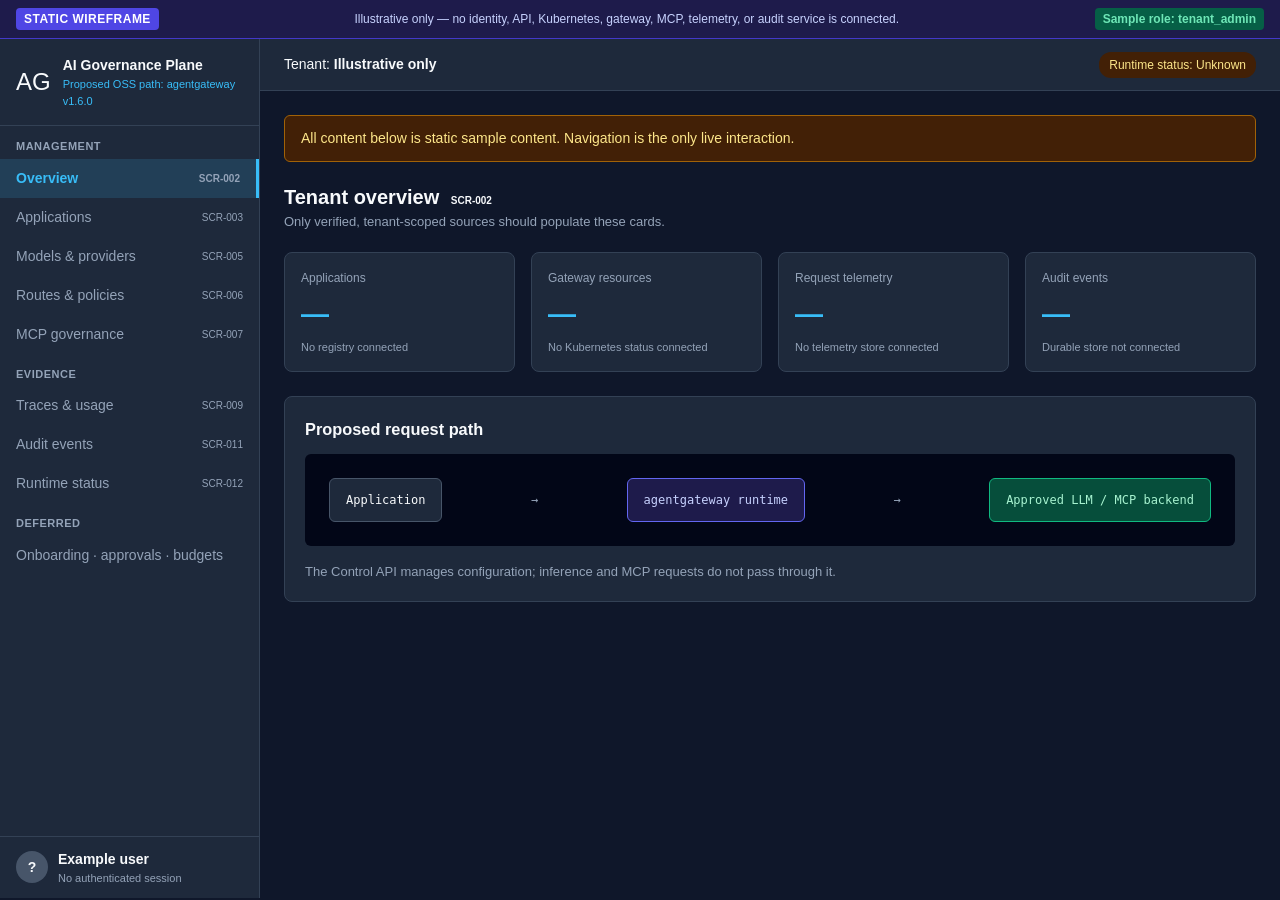
==== ai-platform/docs/wireframes/prototype/index.html @ ba5ede38 "Agent Governance plane" ====
<!doctype html>
<html lang="en">
<head>
  <meta charset="utf-8">
  <meta name="viewport" content="width=device-width, initial-scale=1">
  <title>AI Governance Plane — Wireframe Prototype</title>
  <link rel="stylesheet" href="style.css">
</head>
<body>
  <div class="prototype-banner" role="note">
    <span class="banner-tag">STATIC WIREFRAME</span>
    <span class="banner-text">Illustrative only — no identity, API, Kubernetes, gateway, MCP, telemetry, or audit service is connected.</span>
    <span class="user-role-badge">Sample role: tenant_admin</span>
  </div>

  <div class="app-layout">
    <nav class="sidebar" aria-label="Primary navigation">
      <div class="brand">
        <div class="brand-icon" aria-hidden="true">AG</div>
        <div class="brand-name">AI Governance Plane<span class="brand-sub">Proposed OSS path: agentgateway v1.6.0</span></div>
      </div>
      <div class="nav-section">MANAGEMENT</div>
      <ul class="nav-links">
        <li><button class="nav-item active" data-screen="overview">Overview <span>SCR-002</span></button></li>
        <li><button class="nav-item" data-screen="applications">Applications <span>SCR-003</span></button></li>
        <li><button class="nav-item" data-screen="models">Models &amp; providers <span>SCR-005</span></button></li>
        <li><button class="nav-item" data-screen="routes">Routes &amp; policies <span>SCR-006</span></button></li>
        <li><button class="nav-item" data-screen="mcp">MCP governance <span>SCR-007</span></button></li>
      </ul>
      <div class="nav-section">EVIDENCE</div>
      <ul class="nav-links">
        <li><button class="nav-item" data-screen="traces">Traces &amp; usage <span>SCR-009</span></button></li>
        <li><button class="nav-item" data-screen="audit">Audit events <span>SCR-011</span></button></li>
        <li><button class="nav-item" data-screen="status">Runtime status <span>SCR-012</span></button></li>
      </ul>
      <div class="nav-section">DEFERRED</div>
      <ul class="nav-links">
        <li><button class="nav-item" data-screen="deferred">Onboarding · approvals · budgets</button></li>
      </ul>
      <div class="nav-footer">
        <div class="user-info">
          <div class="avatar" aria-hidden="true">?</div>
          <div class="details">
            <span class="name">Example user</span>
            <span class="email">No authenticated session</span>
          </div>
        </div>
      </div>
    </nav>

    <main class="content-area">
      <header class="top-header">
        <span>Tenant: <strong>Illustrative only</strong></span>
        <span class="gateway-status-pill status-unknown">Runtime status: Unknown</span>
      </header>

      <div class="view-container">
        <div id="prototypeMessage" class="prototype-note" role="status" aria-live="polite">
          All content below is static sample content. Navigation is the only live interaction.
        </div>

        <section id="screen-overview" class="view-section active">
          <div class="section-header">
            <div>
              <h2>Tenant overview <span class="tag">SCR-002</span></h2>
              <p class="subtitle">Only verified, tenant-scoped sources should populate these cards.</p>
            </div>
          </div>
          <div class="metrics-grid">
            <div class="metric-card"><span class="metric-title">Applications</span><span class="metric-value">—</span><span class="metric-meta">No registry connected</span></div>
            <div class="metric-card"><span class="metric-title">Gateway resources</span><span class="metric-value">—</span><span class="metric-meta">No Kubernetes status connected</span></div>
            <div class="metric-card"><span class="metric-title">Request telemetry</span><span class="metric-value">—</span><span class="metric-meta">No telemetry store connected</span></div>
            <div class="metric-card"><span class="metric-title">Audit events</span><span class="metric-value">—</span><span class="metric-meta">Durable store not connected</span></div>
          </div>
          <div class="card mt-4">
            <h3>Proposed request path</h3>
            <div class="topology-diagram">
              <div class="node client">Application</div>
              <div class="arrow">→</div>
              <div class="node gateway">agentgateway runtime</div>
              <div class="arrow">→</div>
              <div class="node upstream">Approved LLM / MCP backend</div>
            </div>
            <p class="subtitle mt-3">The Control API manages configuration; inference and MCP requests do not pass through it.</p>
          </div>
        </section>

        <section id="screen-applications" class="view-section">
          <div class="section-header"><div><h2>Applications <span class="tag">SCR-003 · F-002</span></h2><p class="subtitle">Tenant ownership is derived from authenticated membership, not a client-supplied tenant ID.</p></div></div>
          <div class="card">
            <p>No application data is connected.</p>
            <p class="subtitle mt-2">A real registration flow must show an explicit lifecycle state. Credential reveal is shown only after secure one-time issuance is implemented.</p>
            <button class="btn btn-primary mt-3" data-action="preview">Preview registration state</button>
          </div>
        </section>

        <section id="screen-models" class="view-section">
          <div class="section-header"><div><h2>Models &amp; providers <span class="tag">SCR-005 · F-004</span></h2><p class="subtitle">Store provider/model metadata and Secret references; never show secret plaintext.</p></div></div>
          <div class="card">
            <p>No approved backend catalog is connected.</p>
            <p class="subtitle mt-2">Provider health remains Unknown until verified by a real integration.</p>
            <button class="btn btn-primary mt-3" data-action="preview">Preview backend form</button>
          </div>
        </section>

        <section id="screen-routes" class="view-section">
          <div class="section-header"><div><h2>Routes &amp; policies <span class="tag">SCR-006 · F-005/F-006</span></h2><p class="subtitle">Desired resources are written to Kubernetes; the controller publishes observed status.</p></div></div>
          <div class="card">
            <div class="lifecycle-pipeline" aria-label="Proposed lifecycle">
              <div class="pipe-step completed">Draft</div>
              <div class="pipe-step completed">Validated</div>
              <div class="pipe-step active">Pending controller observation</div>
              <div class="pipe-step">Observed or rejected</div>
            </div>
            <p class="mt-3">A Kubernetes write acknowledgement is not runtime confirmation. No direct gateway admin apply endpoint is represented here.</p>
            <p class="subtitle mt-2">Rollback and production promotion are deferred.</p>
            <button class="btn btn-primary mt-3" data-action="preview">Preview validation state</button>
          </div>
        </section>

        <section id="screen-mcp" class="view-section">
          <div class="section-header"><div><h2>MCP governance <span class="tag">SCR-007 · F-007</span></h2><p class="subtitle">Discovery and authorization require a real MCP server and pinned gateway integration.</p></div></div>
          <div class="card">
            <p>No MCP server is connected; no tools have been discovered.</p>
            <p class="subtitle mt-2">The prototype cannot test `tools/list` visibility or `tools/call` enforcement.</p>
            <button class="btn btn-primary mt-3" data-action="preview">Preview discovery states</button>
          </div>
        </section>

        <section id="screen-traces" class="view-section">
          <div class="section-header"><div><h2>Traces &amp; usage <span class="tag">SCR-009 · F-010</span></h2><p class="subtitle">Only actual gateway-generated telemetry should appear.</p></div></div>
          <div class="card"><p>No telemetry source is connected.</p><p class="subtitle mt-2">Missing token/usage fields are unavailable, not zero or estimated.</p></div>
        </section>

        <section id="screen-audit" class="view-section">
          <div class="section-header"><div><h2>Audit events <span class="tag">SCR-011 · F-012</span></h2><p class="subtitle">Durable management events, tenant-scoped and secret-redacted.</p></div></div>
          <div class="card"><p>No durable audit store is connected.</p><p class="subtitle mt-2">The current in-memory hash chain is not presented as a compliance ledger or signed export.</p></div>
        </section>

        <section id="screen-status" class="view-section">
          <div class="section-header"><div><h2>Runtime status <span class="tag">SCR-012 · F-013</span></h2><p class="subtitle">Read actual Kubernetes resource/controller conditions.</p></div></div>
          <div class="card"><span class="status-badge">Unknown</span><p class="mt-2">No controller status source is connected. No forced reconciliation is available in this MVP.</p></div>
        </section>

        <section id="screen-deferred" class="view-section">
          <div class="section-header"><div><h2>Deferred capabilities</h2></div></div>
          <div class="card deferred-card">
            <h3>Not available in the proposed MVP</h3>
            <ul>
              <li>Self-service onboarding wizard (F-003)</li>
              <li>HITL approval queue and production promotion (F-008)</li>
              <li>Budgets, hard caps, and cost projections (F-011)</li>
              <li>Rollback and automated drift remediation (F-009/F-013)</li>
            </ul>
            <p class="subtitle mt-3">No action on this page changes platform or gateway state.</p>
          </div>
        </section>
      </div>
    </main>
  </div>
  <script src="app.js"></script>
</body>
</html>
---- ai-platform/docs/wireframes/prototype/style.css ----
/* AI Governance Plane — Wireframe Prototype Styles */
:root {
  --bg-primary: #0f172a;
  --bg-secondary: #1e293b;
  --bg-tertiary: #334155;
  --text-main: #f8fafc;
  --text-muted: #94a3b8;
  --accent: #38bdf8;
  --accent-hover: #0ea5e9;
  --success: #10b981;
  --warning: #f59e0b;
  --danger: #ef4444;
  --border-color: #334155;
  --font-family: -apple-system, BlinkMacSystemFont, "Segoe UI", Roboto, Helvetica, Arial, sans-serif;
}

* {
  box-sizing: border-box;
  margin: 0;
  padding: 0;
}

body {
  background-color: var(--bg-primary);
  color: var(--text-main);
  font-family: var(--font-family);
  font-size: 14px;
  line-height: 1.5;
}

/* Banner */
.prototype-banner {
  background: #1e1b4b;
  border-bottom: 1px solid #4338ca;
  color: #c7d2fe;
  padding: 8px 16px;
  display: flex;
  align-items: center;
  justify-content: space-between;
  font-size: 12px;
}

.banner-tag {
  background: #4f46e5;
  color: #ffffff;
  padding: 2px 8px;
  border-radius: 4px;
  font-weight: 700;
  letter-spacing: 0.5px;
}

.tenant-selector {
  display: flex;
  align-items: center;
  gap: 8px;
}

.tenant-selector select {
  background: var(--bg-secondary);
  color: var(--text-main);
  border: 1px solid var(--border-color);
  padding: 3px 8px;
  border-radius: 4px;
}

.user-role-badge {
  background: #065f46;
  color: #6ee7b7;
  padding: 2px 8px;
  border-radius: 4px;
  font-weight: 600;
}

/* Layout */
.app-layout {
  display: flex;
  height: calc(100vh - 41px);
}

/* Sidebar */
.sidebar {
  width: 260px;
  background-color: var(--bg-secondary);
  border-right: 1px solid var(--border-color);
  display: flex;
  flex-direction: column;
}

.brand {
  display: flex;
  align-items: center;
  gap: 12px;
  padding: 16px;
  border-bottom: 1px solid var(--border-color);
}

.brand-icon {
  font-size: 24px;
}

.brand-name {
  font-size: 14px;
  font-weight: 700;
  color: var(--text-main);
}

.brand-sub {
  display: block;
  font-size: 11px;
  font-weight: 400;
  color: var(--accent);
}

.nav-section {
  padding: 12px 16px 4px 16px;
  font-size: 11px;
  font-weight: 700;
  color: var(--text-muted);
  letter-spacing: 0.5px;
}

.nav-links {
  list-style: none;
}

.nav-item {
  display: flex;
  align-items: center;
  gap: 10px;
  padding: 9px 16px;
  cursor: pointer;
  color: var(--text-muted);
  transition: all 0.15s ease;
  font-size: 13px;
}

.nav-item:hover {
  background-color: rgba(56, 189, 248, 0.08);
  color: var(--text-main);
}

.nav-item.active {
  background-color: rgba(56, 189, 248, 0.15);
  color: var(--accent);
  border-right: 3px solid var(--accent);
  font-weight: 600;
}

.nav-item .badge {
  margin-left: auto;
  background: var(--danger);
  color: white;
  padding: 1px 6px;
  border-radius: 10px;
  font-size: 11px;
}

.nav-footer {
  margin-top: auto;
  padding: 12px 16px;
  border-top: 1px solid var(--border-color);
}

.user-info {
  display: flex;
  align-items: center;
  gap: 10px;
}

.avatar {
  width: 32px;
  height: 32px;
  border-radius: 50%;
  background: #475569;
  display: flex;
  align-items: center;
  justify-content: center;
  font-weight: 700;
}

.details .name {
  display: block;
  font-weight: 600;
}

.details .email {
  display: block;
  font-size: 11px;
  color: var(--text-muted);
}

/* Main Content */
.content-area {
  flex: 1;
  display: flex;
  flex-direction: column;
  overflow-y: auto;
}

.top-header {
  height: 52px;
  background: var(--bg-secondary);
  border-bottom: 1px solid var(--border-color);
  padding: 0 24px;
  display: flex;
  align-items: center;
  justify-content: space-between;
}

.journey-shortcuts {
  display: flex;
  align-items: center;
  gap: 8px;
}

.journey-label {
  font-size: 12px;
  color: var(--text-muted);
  font-weight: 600;
}

.gateway-status-pill {
  font-size: 12px;
  display: flex;
  align-items: center;
  gap: 8px;
  background: #064e3b;
  color: #a7f3d0;
  padding: 4px 10px;
  border-radius: 12px;
}

.status-indicator.live {
  width: 8px;
  height: 8px;
  border-radius: 50%;
  background: #34d399;
  box-shadow: 0 0 6px #34d399;
}

.view-container {
  padding: 24px;
}

.view-section {
  display: none;
}

.view-section.active {
  display: block;
}

.section-header {
  display: flex;
  justify-content: space-between;
  align-items: center;
  margin-bottom: 20px;
}

.section-header h2 {
  font-size: 20px;
  font-weight: 700;
}

.subtitle {
  color: var(--text-muted);
  font-size: 13px;
}

/* Cards & Grids */
.metrics-grid {
  display: grid;
  grid-template-columns: repeat(4, 1fr);
  gap: 16px;
}

.metric-card {
  background: var(--bg-secondary);
  border: 1px solid var(--border-color);
  border-radius: 8px;
  padding: 16px;
}

.metric-title {
  display: block;
  font-size: 12px;
  color: var(--text-muted);
  margin-bottom: 6px;
}

.metric-value {
  display: block;
  font-size: 28px;
  font-weight: 700;
  color: var(--accent);
}

.metric-meta {
  display: block;
  font-size: 11px;
  color: var(--text-muted);
  margin-top: 4px;
}

.card {
  background: var(--bg-secondary);
  border: 1px solid var(--border-color);
  border-radius: 8px;
  padding: 20px;
}

.card-grid {
  display: grid;
  grid-template-columns: repeat(2, 1fr);
  gap: 16px;
}

.mt-2 { margin-top: 8px; }
.mt-3 { margin-top: 16px; }
.mt-4 { margin-top: 24px; }

/* Tables */
.table-card {
  background: var(--bg-secondary);
  border: 1px solid var(--border-color);
  border-radius: 8px;
  overflow: hidden;
}

table {
  width: 100%;
  border-collapse: collapse;
}

th, td {
  padding: 12px 16px;
  text-align: left;
  border-bottom: 1px solid var(--border-color);
}

th {
  background: #182234;
  font-size: 11px;
  font-weight: 700;
  color: var(--text-muted);
  text-transform: uppercase;
}

td code {
  background: #0f172a;
  padding: 2px 6px;
  border-radius: 4px;
  color: #38bdf8;
  font-family: monospace;
}

/* Badges & Tags */
.status-badge {
  display: inline-block;
  padding: 2px 8px;
  border-radius: 4px;
  font-size: 11px;
  font-weight: 600;
}

.status-badge.active {
  background: rgba(16, 185, 129, 0.2);
  color: #34d399;
}

.tag {
  display: inline-block;
  padding: 2px 6px;
  border-radius: 4px;
  font-size: 10px;
  font-weight: 700;
  text-transform: uppercase;
}

.tag-prod { background: #7f1d1d; color: #fca5a5; }
.tag-dev { background: #1e3a8a; color: #93c5fd; }
.tag-mask { background: #3730a3; color: #c7d2fe; }

/* Buttons */
.btn {
  display: inline-flex;
  align-items: center;
  justify-content: center;
  padding: 7px 14px;
  font-size: 13px;
  font-weight: 600;
  border-radius: 6px;
  cursor: pointer;
  border: 1px solid transparent;
  transition: all 0.15s ease;
}

.btn-primary { background: var(--accent); color: #0f172a; }
.btn-primary:hover { background: var(--accent-hover); }
.btn-secondary { background: var(--bg-tertiary); color: var(--text-main); }
.btn-outline { background: transparent; border-color: var(--border-color); color: var(--text-main); }
.btn-outline:hover { background: var(--bg-tertiary); }
.btn-success { background: var(--success); color: white; }
.btn-danger { background: var(--danger); color: white; }
.btn-sm { padding: 4px 8px; font-size: 11px; }

/* Wizard */
.wizard-steps {
  display: flex;
  gap: 12px;
}

.wizard-steps .step {
  flex: 1;
  padding: 8px 12px;
  background: var(--bg-secondary);
  border: 1px solid var(--border-color);
  border-radius: 6px;
  color: var(--text-muted);
  font-size: 12px;
  text-align: center;
}

.wizard-steps .step.active {
  background: rgba(56, 189, 248, 0.15);
  border-color: var(--accent);
  color: var(--accent);
  font-weight: 700;
}

.form-group {
  margin-bottom: 14px;
}

.form-group label {
  display: block;
  font-size: 12px;
  font-weight: 600;
  margin-bottom: 6px;
}

.form-control {
  width: 100%;
  padding: 8px 12px;
  background: #0f172a;
  border: 1px solid var(--border-color);
  border-radius: 6px;
  color: var(--text-main);
  font-size: 13px;
}

.key-display-box {
  display: flex;
  align-items: center;
  gap: 12px;
  background: #020617;
  border: 1px dashed var(--accent);
  padding: 12px 16px;
  border-radius: 6px;
  margin-top: 10px;
}

.code-block {
  background: #020617;
  padding: 12px;
  border-radius: 6px;
  color: #38bdf8;
  font-family: monospace;
  font-size: 12px;
  overflow-x: auto;
}

/* Modals */
.modal-overlay {
  position: fixed;
  top: 0; left: 0; right: 0; bottom: 0;
  background: rgba(0, 0, 0, 0.7);
  display: flex;
  align-items: center;
  justify-content: center;
  z-index: 1000;
}

.modal-box {
  background: var(--bg-secondary);
  border: 1px solid var(--border-color);
  border-radius: 8px;
  width: 600px;
  max-width: 90vw;
  padding: 24px;
}

.modal-header {
  display: flex;
  justify-content: space-between;
  align-items: center;
  border-bottom: 1px solid var(--border-color);
  padding-bottom: 12px;
}

.close-btn {
  background: transparent;
  border: none;
  font-size: 20px;
  color: var(--text-muted);
  cursor: pointer;
}

/* Lifecycle Pipeline */
.lifecycle-pipeline {
  display: flex;
  gap: 6px;
}

.pipe-step {
  flex: 1;
  text-align: center;
  padding: 6px;
  border-radius: 4px;
  background: #0f172a;
  font-size: 11px;
  color: var(--text-muted);
}

.pipe-step.completed { background: #064e3b; color: #a7f3d0; }
.pipe-step.active { background: #1e3a8a; color: #93c5fd; font-weight: 700; border: 1px solid var(--accent); }

.diff-code {
  background: #020617;
  padding: 12px;
  border-radius: 6px;
  font-family: monospace;
  font-size: 12px;
  color: #f1f5f9;
}

.diff-code .diff-add { color: #4ade80; }
.diff-code .diff-del { color: #f87171; }

.topology-diagram {
  display: flex;
  align-items: center;
  justify-content: space-between;
  background: #020617;
  padding: 24px;
  border-radius: 6px;
  margin-top: 12px;
  font-family: monospace;
  font-size: 12px;
}

.topology-diagram .node {
  padding: 12px 16px;
  border-radius: 6px;
  text-align: center;
}

.topology-diagram .node.client { background: #1e293b; border: 1px solid #475569; }
.topology-diagram .node.gateway { background: #1e1b4b; border: 1px solid #6366f1; color: #c7d2fe; }
.topology-diagram .node.upstream { background: #064e3b; border: 1px solid #10b981; color: #a7f3d0; }
.topology-diagram .arrow { color: #94a3b8; }

.nav-item {
  width: 100%;
  border: 0;
  background: transparent;
  text-align: left;
  font: inherit;
}

.nav-item span {
  margin-left: auto;
  color: var(--text-muted);
  font-size: 10px;
}

.status-unknown {
  background: #422006;
  color: #fde68a;
}

.prototype-note,
.deferred-card {
  margin-bottom: 20px;
  padding: 12px 16px;
  border: 1px solid #a16207;
  border-radius: 6px;
  background: #422006;
  color: #fde68a;
}

.deferred-card ul {
  margin: 12px 0 0 20px;
}

.deferred-card li {
  margin: 6px 0;
}

@media (max-width: 900px) {
  .app-layout {
    height: auto;
    min-height: calc(100vh - 41px);
  }

  .sidebar {
    width: 220px;
  }

  .top-header {
    height: auto;
    min-height: 52px;
    gap: 12px;
    flex-wrap: wrap;
    padding: 12px 16px;
  }

  .metrics-grid {
    grid-template-columns: repeat(2, 1fr);
  }

  .topology-diagram {
    gap: 12px;
    flex-wrap: wrap;
  }
}

@media (max-width: 640px) {
  .prototype-banner {
    align-items: flex-start;
    flex-direction: column;
    gap: 6px;
  }

  .app-layout {
    display: block;
  }

  .sidebar {
    width: auto;
  }

  .nav-footer {
    display: none;
  }

  .metrics-grid {
    grid-template-columns: 1fr;
  }

  .view-container {
    padding: 16px;
  }
}
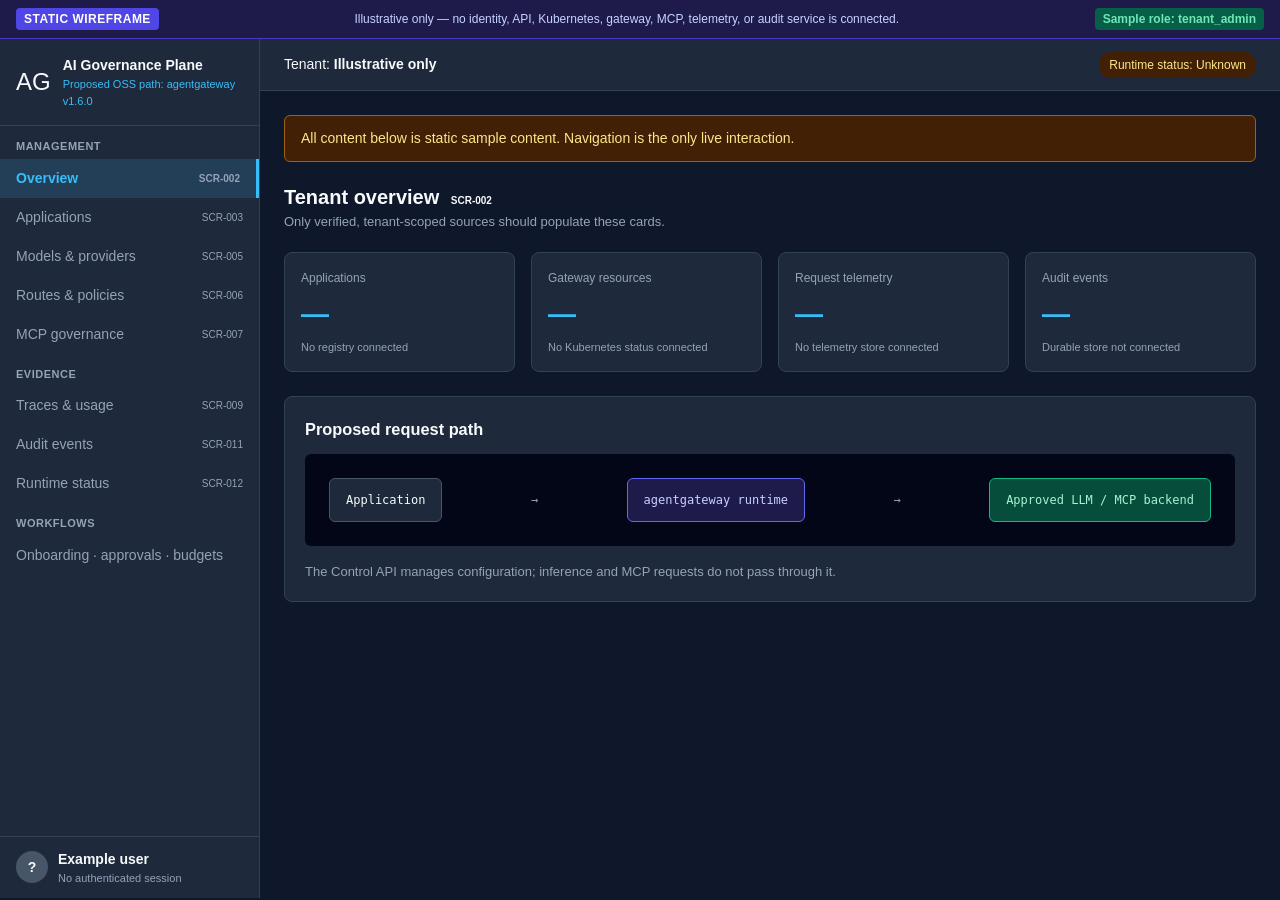
==== commit 4f41011a: "filling in test cases" ====
--- a/ai-platform/docs/wireframes/prototype/index.html
+++ b/ai-platform/docs/wireframes/prototype/index.html
@@ -33,9 +33,9 @@
         <li><button class="nav-item" data-screen="audit">Audit events <span>SCR-011</span></button></li>
         <li><button class="nav-item" data-screen="status">Runtime status <span>SCR-012</span></button></li>
       </ul>
-      <div class="nav-section">DEFERRED</div>
+      <div class="nav-section">WORKFLOWS</div>
       <ul class="nav-links">
-        <li><button class="nav-item" data-screen="deferred">Onboarding · approvals · budgets</button></li>
+        <li><button class="nav-item" data-screen="workflows">Onboarding · approvals · budgets</button></li>
       </ul>
       <div class="nav-footer">
         <div class="user-info">
@@ -89,7 +89,7 @@
           <div class="section-header"><div><h2>Applications <span class="tag">SCR-003 · F-002</span></h2><p class="subtitle">Tenant ownership is derived from authenticated membership, not a client-supplied tenant ID.</p></div></div>
           <div class="card">
             <p>No application data is connected.</p>
-            <p class="subtitle mt-2">A real registration flow must show an explicit lifecycle state. Credential reveal is shown only after secure one-time issuance is implemented.</p>
+            <p class="subtitle mt-2">The separate API console supports eligible one-time issuance and approved production activation. This static prototype does not connect to it.</p>
             <button class="btn btn-primary mt-3" data-action="preview">Preview registration state</button>
           </div>
         </section>
@@ -113,7 +113,7 @@
               <div class="pipe-step">Observed or rejected</div>
             </div>
             <p class="mt-3">A Kubernetes write acknowledgement is not runtime confirmation. No direct gateway admin apply endpoint is represented here.</p>
-            <p class="subtitle mt-2">Rollback and production promotion are deferred.</p>
+            <p class="subtitle mt-2">The API stores checksummed route revisions and can submit a rollback; live controller behavior is unverified. Production application activation has a separate approval workflow.</p>
             <button class="btn btn-primary mt-3" data-action="preview">Preview validation state</button>
           </div>
         </section>
@@ -122,7 +122,7 @@
           <div class="section-header"><div><h2>MCP governance <span class="tag">SCR-007 · F-007</span></h2><p class="subtitle">Discovery and authorization require a real MCP server and pinned gateway integration.</p></div></div>
           <div class="card">
             <p>No MCP server is connected; no tools have been discovered.</p>
-            <p class="subtitle mt-2">The prototype cannot test `tools/list` visibility or `tools/call` enforcement.</p>
+            <p class="subtitle mt-2">The API can discover tools from an allowlisted server and store policy intent. Policies are not published to or enforced by agentgateway. This prototype cannot test `tools/list` visibility or `tools/call` enforcement.</p>
             <button class="btn btn-primary mt-3" data-action="preview">Preview discovery states</button>
           </div>
         </section>
@@ -134,25 +134,26 @@
 
         <section id="screen-audit" class="view-section">
           <div class="section-header"><div><h2>Audit events <span class="tag">SCR-011 · F-012</span></h2><p class="subtitle">Durable management events, tenant-scoped and secret-redacted.</p></div></div>
-          <div class="card"><p>No durable audit store is connected.</p><p class="subtitle mt-2">The current in-memory hash chain is not presented as a compliance ledger or signed export.</p></div>
+          <div class="card"><p>No API or durable audit store is connected to this static prototype.</p><p class="subtitle mt-2">Persistent audit source exists in the API, but this is not presented as a compliance ledger or signed export.</p></div>
         </section>
 
         <section id="screen-status" class="view-section">
           <div class="section-header"><div><h2>Runtime status <span class="tag">SCR-012 · F-013</span></h2><p class="subtitle">Read actual Kubernetes resource/controller conditions.</p></div></div>
-          <div class="card"><span class="status-badge">Unknown</span><p class="mt-2">No controller status source is connected. No forced reconciliation is available in this MVP.</p></div>
+          <div class="card"><span class="status-badge">Unknown</span><p class="mt-2">No controller status source is connected to this static prototype. The API exposes read-only route observations; it does not reconcile or remediate drift.</p></div>
         </section>
 
-        <section id="screen-deferred" class="view-section">
-          <div class="section-header"><div><h2>Deferred capabilities</h2></div></div>
+        <section id="screen-workflows" class="view-section">
+          <div class="section-header"><div><h2>API-backed workflows <span class="tag">Static prototype only</span></h2></div></div>
           <div class="card deferred-card">
-            <h3>Not available in the proposed MVP</h3>
+            <h3>Available in the separate API console; not connected here</h3>
             <ul>
-              <li>Self-service onboarding wizard (F-003)</li>
-              <li>HITL approval queue and production promotion (F-008)</li>
-              <li>Budgets, hard caps, and cost projections (F-011)</li>
-              <li>Rollback and automated drift remediation (F-009/F-013)</li>
+              <li>Self-service onboarding submission, review, and requester completion (F-003)</li>
+              <li>Tenant-scoped approval decisions; only matching production application activation consumes approval (F-008)</li>
+              <li>Advisory budgets and observed Prometheus spend when configured; no runtime hard caps (F-011)</li>
+              <li>Checksummed route revisions and rollback submission; no guaranteed recovery (F-009)</li>
+              <li>Read-only operational drift observations; no automated remediation (F-013)</li>
             </ul>
-            <p class="subtitle mt-3">No action on this page changes platform or gateway state.</p>
+            <p class="subtitle mt-3">This page is illustrative and no action changes platform or gateway state.</p>
           </div>
         </section>
       </div>
